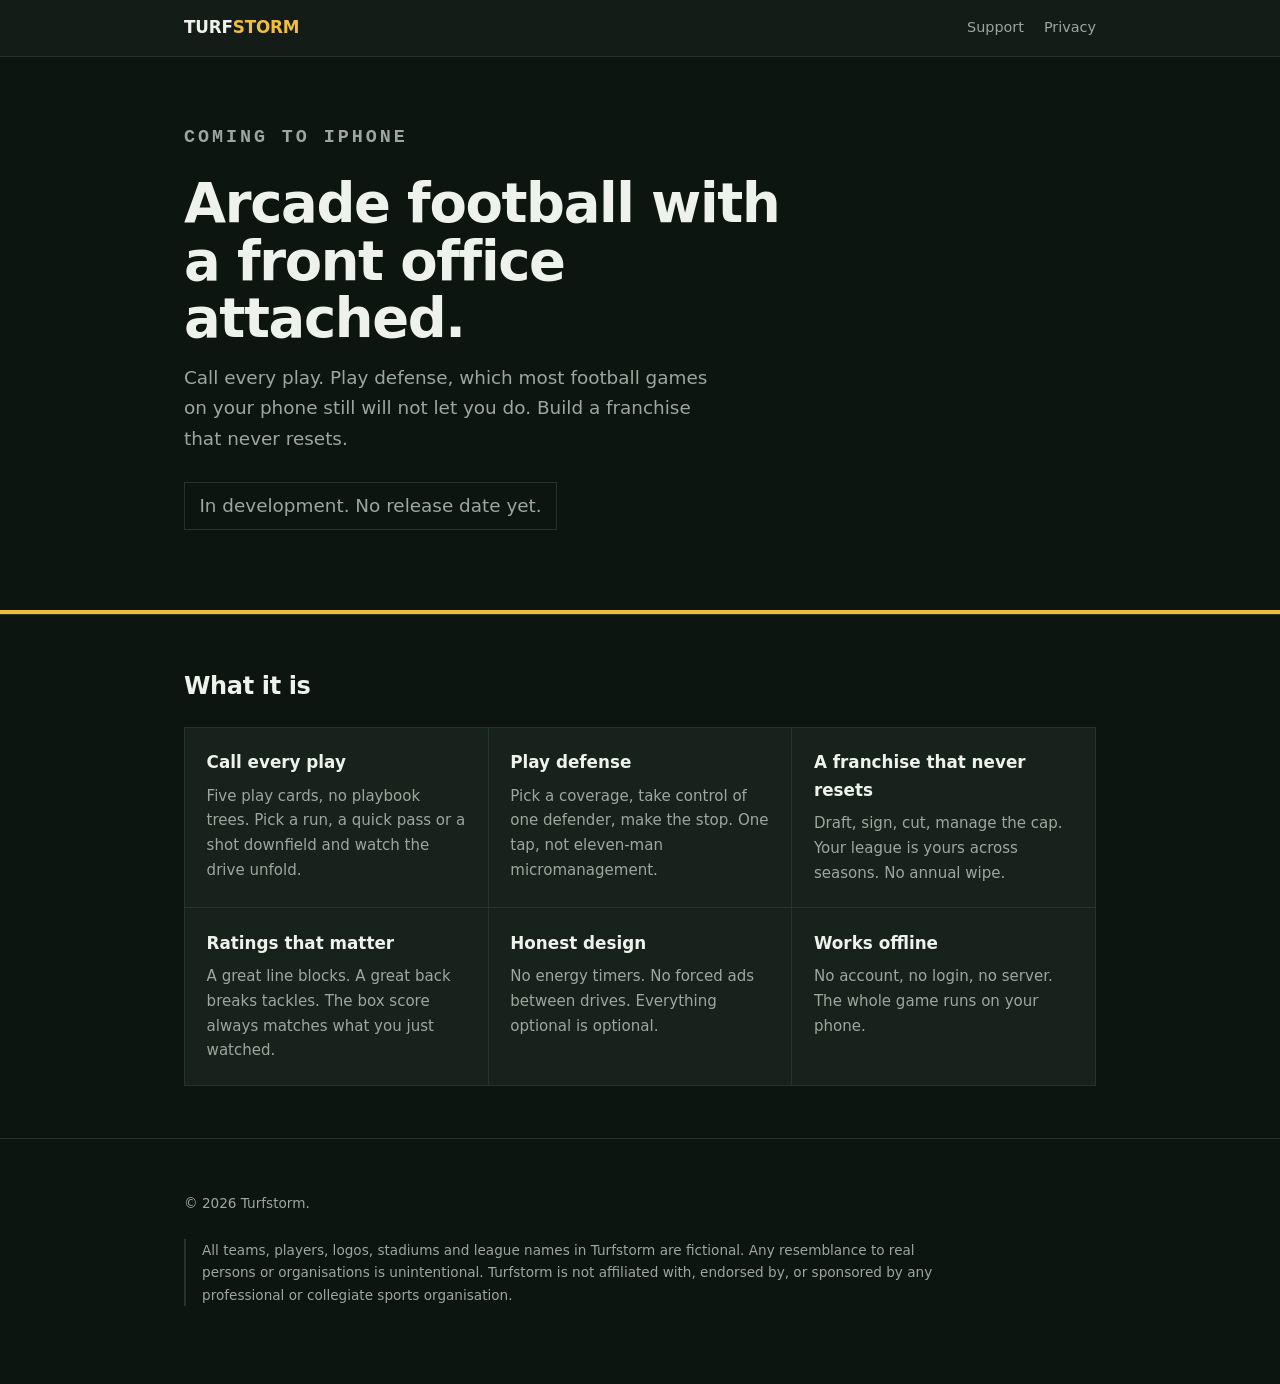
==== index.html @ e37dcb49 "chore: serve from repo root for GitHub Pages, add CNAME GitHub Pages only serves from the root or /d" ====
<!doctype html>
<html lang="en">
<head>
<meta charset="utf-8">
<meta name="viewport" content="width=device-width,initial-scale=1">
<title>Turfstorm</title>
<meta name="description" content="Arcade football with a front office attached. Call every play, play defense, and build a franchise that never resets.">
<link rel="stylesheet" href="/style.css">
</head>
<body>
<header class="bar"><div class="wrap">
  <a class="brand" href="/">TURF<span>STORM</span></a>
  <nav><a href="/support.html">Support</a><a href="/privacy.html">Privacy</a></nav>
</div></header>

<div class="hero"><div class="wrap">
  <p class="eyebrow">Coming to iPhone</p>
  <h1>Arcade football with a front office attached.</h1>
  <p>Call every play. Play defense, which most football games on your phone still will not let you do. Build a franchise that never resets.</p>
  <p class="pill">In development. No release date yet.</p>
</div></div>

<section><div class="wrap">
  <h2>What it is</h2>
  <div class="features">
    <div class="feature">
      <h3>Call every play</h3>
      <p>Five play cards, no playbook trees. Pick a run, a quick pass or a shot downfield and watch the drive unfold.</p>
    </div>
    <div class="feature">
      <h3>Play defense</h3>
      <p>Pick a coverage, take control of one defender, make the stop. One tap, not eleven-man micromanagement.</p>
    </div>
    <div class="feature">
      <h3>A franchise that never resets</h3>
      <p>Draft, sign, cut, manage the cap. Your league is yours across seasons. No annual wipe.</p>
    </div>
    <div class="feature">
      <h3>Ratings that matter</h3>
      <p>A great line blocks. A great back breaks tackles. The box score always matches what you just watched.</p>
    </div>
    <div class="feature">
      <h3>Honest design</h3>
      <p>No energy timers. No forced ads between drives. Everything optional is optional.</p>
    </div>
    <div class="feature">
      <h3>Works offline</h3>
      <p>No account, no login, no server. The whole game runs on your phone.</p>
    </div>
  </div>
</div></section>

<footer><div class="wrap">
  <p>&copy; 2026 Turfstorm.</p>
  <p class="disclaimer">All teams, players, logos, stadiums and league names in Turfstorm are fictional. Any resemblance to real persons or organisations is unintentional. Turfstorm is not affiliated with, endorsed by, or sponsored by any professional or collegiate sports organisation.</p>
</div></footer>
</body>
</html>
---- style.css ----
/* Turfstorm marketing site.
   Same broadcast-telestrator language as the app: turf ground, chalk type, the first-down
   line as the single accent. Square corners, no gradients, no rounded cards. */
:root{
  --turf:#0d1511; --turf-2:#131c17; --panel:#18221c; --edge:#26332b;
  --chalk:#eef2ec; --muted:#9aa89f;
  --marker:#f0be3c; --scrimmage:#7fa9e8;
  --measure:34rem;
}
*{box-sizing:border-box}
html{-webkit-text-size-adjust:100%}
body{
  margin:0;background:var(--turf);color:var(--chalk);
  font:16px/1.65 ui-sans-serif,system-ui,-apple-system,"Helvetica Neue",Arial,sans-serif;
}
a{color:var(--scrimmage)}
.wrap{max-width:60rem;margin:0 auto;padding:0 1.5rem}
header.bar{
  border-bottom:1px solid var(--edge);background:var(--turf-2);
  position:sticky;top:0;z-index:10;
}
header.bar .wrap{display:flex;align-items:center;gap:1rem;height:3.5rem}
.brand{font-weight:800;letter-spacing:-.01em;font-size:1.05rem;text-decoration:none;color:var(--chalk)}
.brand span{color:var(--marker)}
nav{margin-left:auto;display:flex;gap:1.25rem;font-size:.9rem}
nav a{color:var(--muted);text-decoration:none}
nav a:hover,nav a:focus-visible{color:var(--chalk)}

.hero{padding:4.5rem 0 3.5rem;border-bottom:1px solid var(--edge);position:relative;overflow:hidden}
.hero::after{
  content:"";position:absolute;left:0;right:0;bottom:0;height:4px;background:var(--marker);
}
.hero h1{font-size:clamp(2.1rem,6vw,3.4rem);line-height:1.05;margin:0 0 1rem;max-width:16ch;letter-spacing:-.025em}
.hero p{font-size:1.15rem;color:var(--muted);max-width:var(--measure);margin:0 0 1.75rem}
.eyebrow{
  font:600 .72rem/1 ui-monospace,SFMono-Regular,Menlo,monospace;
  letter-spacing:.16em;text-transform:uppercase;color:var(--marker);margin:0 0 1rem
}
.pill{
  display:inline-block;border:1px solid var(--edge);padding:.5rem .9rem;
  font-size:.82rem;color:var(--muted)
}

section{padding:3.25rem 0;border-bottom:1px solid var(--edge)}
h2{font-size:1.5rem;letter-spacing:-.015em;margin:0 0 1.25rem}
h3{font-size:1.05rem;margin:0 0 .4rem}
p,li{max-width:var(--measure)}
.features{display:grid;grid-template-columns:repeat(auto-fit,minmax(15rem,1fr));gap:1px;background:var(--edge);border:1px solid var(--edge)}
.feature{background:var(--panel);padding:1.35rem}
.feature p{color:var(--muted);font-size:.94rem;margin:0}
.feature h3{color:var(--chalk)}

.legal h2{margin-top:2rem}
.legal h2:first-child{margin-top:0}
.legal p,.legal li{color:#c8d2c9}
.updated{font:600 .72rem/1 ui-monospace,monospace;letter-spacing:.1em;text-transform:uppercase;color:var(--muted)}

footer{padding:2.5rem 0 4rem;color:var(--muted);font-size:.85rem}
footer p{max-width:48rem}
.disclaimer{border-left:2px solid var(--edge);padding-left:1rem;margin-top:1.5rem}
@media (prefers-reduced-motion:no-preference){html{scroll-behavior:smooth}}
:focus-visible{outline:2px solid var(--marker);outline-offset:2px}
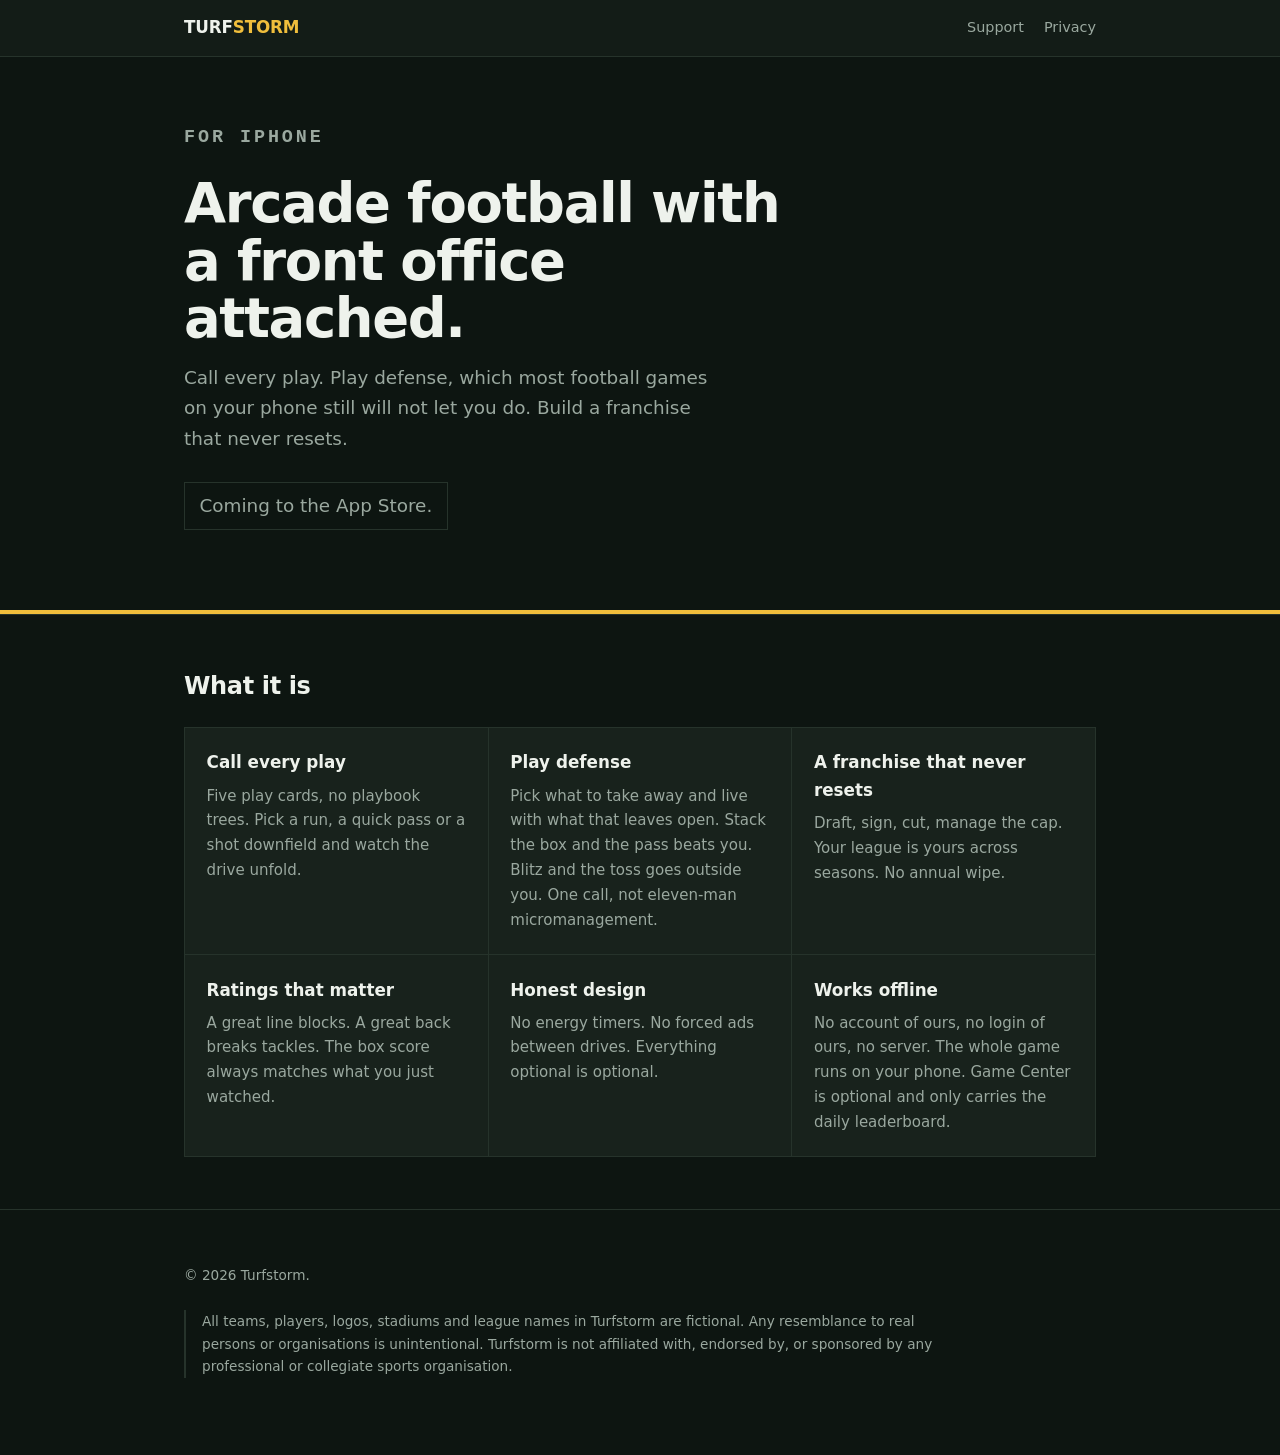
==== commit 20444cdb: "fix(site): the privacy policy said "Nothing" about an app that talks to Game Center The product page" ====
--- a/index.html
+++ b/index.html
@@ -14,10 +14,10 @@
 </div></header>
 
 <div class="hero"><div class="wrap">
-  <p class="eyebrow">Coming to iPhone</p>
+  <p class="eyebrow">For iPhone</p>
   <h1>Arcade football with a front office attached.</h1>
   <p>Call every play. Play defense, which most football games on your phone still will not let you do. Build a franchise that never resets.</p>
-  <p class="pill">In development. No release date yet.</p>
+  <p class="pill">Coming to the App Store.</p>
 </div></div>
 
 <section><div class="wrap">
@@ -29,7 +29,7 @@
     </div>
     <div class="feature">
       <h3>Play defense</h3>
-      <p>Pick a coverage, take control of one defender, make the stop. One tap, not eleven-man micromanagement.</p>
+      <p>Pick what to take away and live with what that leaves open. Stack the box and the pass beats you. Blitz and the toss goes outside you. One call, not eleven-man micromanagement.</p>
     </div>
     <div class="feature">
       <h3>A franchise that never resets</h3>
@@ -45,7 +45,7 @@
     </div>
     <div class="feature">
       <h3>Works offline</h3>
-      <p>No account, no login, no server. The whole game runs on your phone.</p>
+      <p>No account of ours, no login of ours, no server. The whole game runs on your phone. Game Center is optional and only carries the daily leaderboard.</p>
     </div>
   </div>
 </div></section>
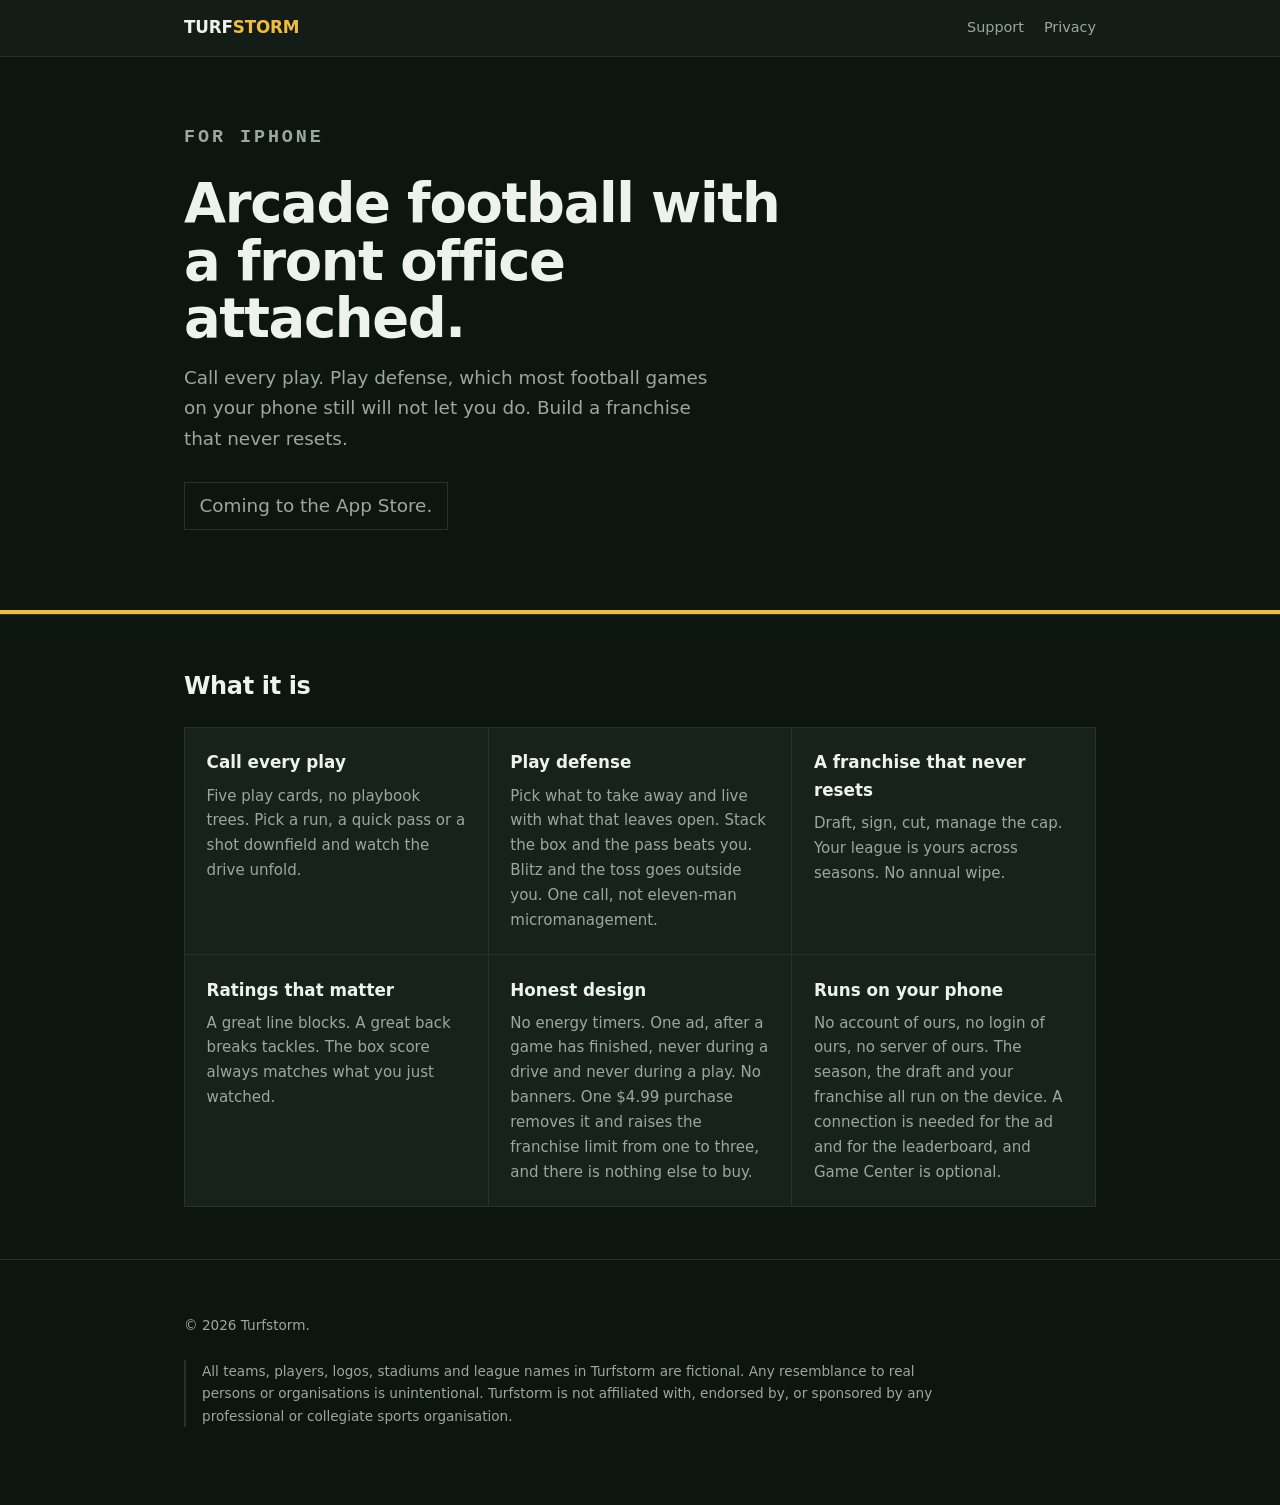
==== commit 01df5ec1: "fix(site): say that the game shows adverts, before the version that shows them ships Version 1.0 car" ====
--- a/index.html
+++ b/index.html
@@ -41,11 +41,11 @@
     </div>
     <div class="feature">
       <h3>Honest design</h3>
-      <p>No energy timers. No forced ads between drives. Everything optional is optional.</p>
+      <p>No energy timers. One ad, after a game has finished, never during a drive and never during a play. No banners. One $4.99 purchase removes it and raises the franchise limit from one to three, and there is nothing else to buy.</p>
     </div>
     <div class="feature">
-      <h3>Works offline</h3>
-      <p>No account of ours, no login of ours, no server. The whole game runs on your phone. Game Center is optional and only carries the daily leaderboard.</p>
+      <h3>Runs on your phone</h3>
+      <p>No account of ours, no login of ours, no server of ours. The season, the draft and your franchise all run on the device. A connection is needed for the ad and for the leaderboard, and Game Center is optional.</p>
     </div>
   </div>
 </div></section>
